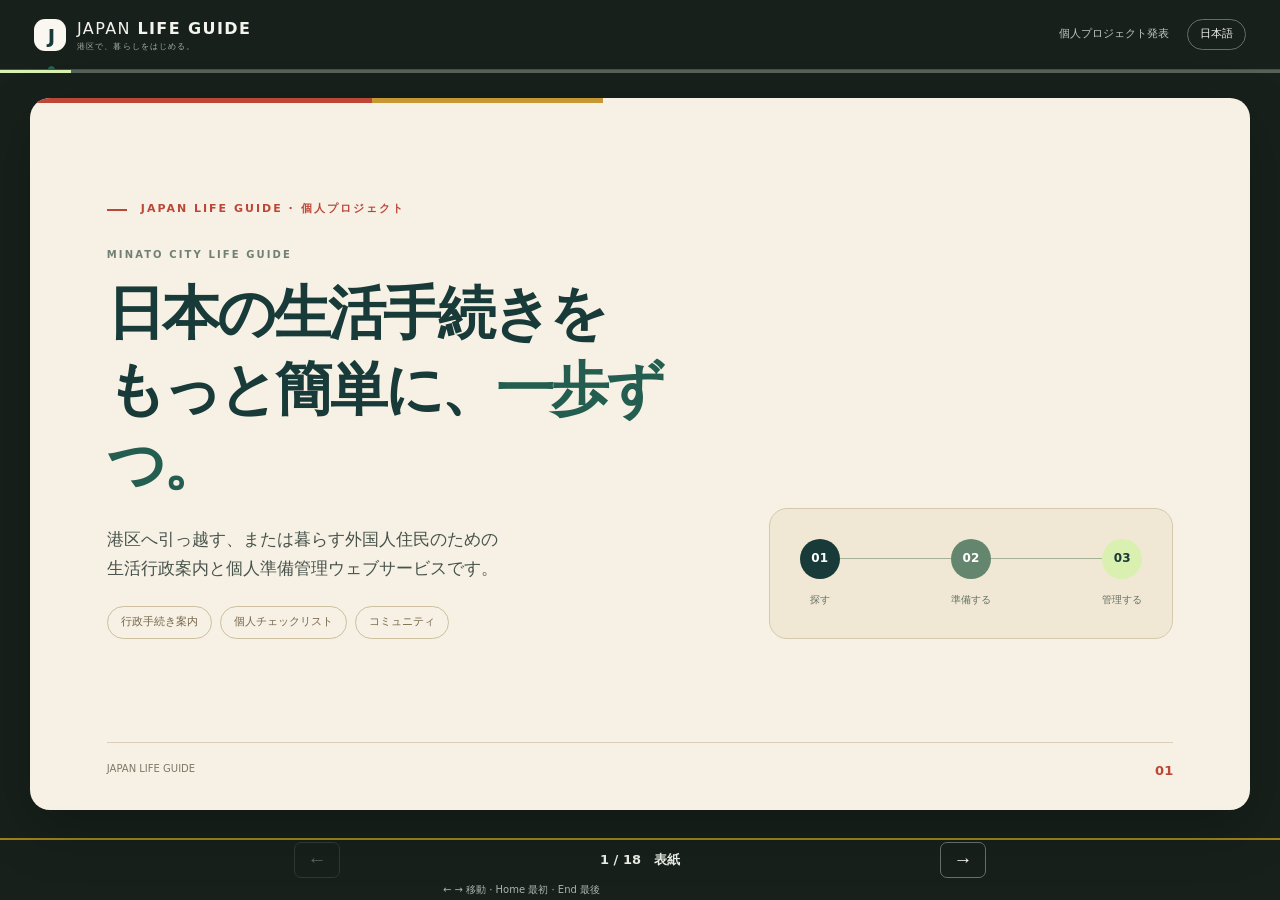
==== docs/index.html @ 61a07fb4 "Add files via upload" ====
<!doctype html>
<html lang="ko">
<head>
  <meta charset="utf-8">
  <meta name="viewport" content="width=device-width, initial-scale=1">
  <meta name="description" content="JAPAN LIFE GUIDE 個人プロジェクト発表">
  <title>JAPAN LIFE GUIDE | プロジェクト発表</title>
  <link rel="stylesheet" href="assets/portfolio.css">
  <link rel="stylesheet" href="assets/deck-fixes.css">
</head>
<body>
  <a class="skip-link" href="#slide-content">本文へ移動</a>
  <header class="deck-header">
    <a class="brand" href="#slide-1" aria-label="最初のスライドへ移動"><span class="brand-mark" aria-hidden="true">J<span>•</span></span><span>JAPAN <strong>LIFE GUIDE</strong><small>港区で、暮らしをはじめる。</small></span></a>
    <div class="header-meta"><span>個人プロジェクト発表</span><span class="lang-chip">日本語</span></div>
  </header>

  <main class="deck-shell" id="slide-content">
    <div class="deck-progress" aria-hidden="true"><i id="progress-bar"></i></div>
    <section class="slide active cover-slide" id="slide-1" data-title="表紙" aria-label="1. 表紙">
      <div class="slide-topline"><span class="accent-line"></span><p>JAPAN LIFE GUIDE · 個人プロジェクト</p></div>
      <div class="cover-layout">
        <div><p class="eyebrow">MINATO CITY LIFE GUIDE</p><h1>日本の生活手続きを<br>もっと簡単に、<em>一歩ずつ。</em></h1><p class="lead">港区へ引っ越す、または暮らす外国人住民のための<br>生活行政案内と個人準備管理ウェブサービスです。</p><div class="tag-list"><span>行政手続き案内</span><span>個人チェックリスト</span><span>コミュニティ</span></div></div>
        <div class="cover-route" aria-label="サービスの流れ"><b>01</b><i></i><b>02</b><i></i><b>03</b><small>探す</small><small>準備する</small><small>管理する</small></div>
      </div>
      <div class="slide-footer-line"><span>JAPAN LIFE GUIDE</span><strong>01</strong></div>
    </section>

    <section class="slide" id="slide-2" data-title="課題の定義" aria-label="2. 課題の定義">
      <div class="slide-topline"><span class="accent-line"></span><p>01 · 課題</p></div>
      <div class="two-column hero-copy"><div><p class="eyebrow">このサービスの理由</p><h2>生活行政の情報は<br>分散していて、準備は<br><em>人によって異なります。</em></h2></div><div class="copy-panel"><p>引っ越し・住民登録・生活手続きは、機関ごとの案内をそれぞれ確認する必要があります。必要書類と順序を確認した後も、個人の準備状況と訪問予定を別々に管理しなければなりません。</p><p>JAPAN LIFE GUIDEは公開されている行政案内を一つにまとめ、ログインした会員が自分の準備項目を続けて管理できるように構成しました。</p></div></div>
      <div class="slide-footer-line"><span>課題の定義</span><strong>02</strong></div>
    </section>

    <section class="slide" id="slide-3" data-title="サービス範囲" aria-label="3. サービス範囲">
      <div class="slide-topline"><span class="accent-line"></span><p>02 · サービス範囲</p></div><p class="eyebrow">一つのサービス、三つの流れ</p><h2>案内を探し、準備を管理し、<br><em>経験を共有します。</em></h2>
      <div class="scope-grid"><article><span>01</span><h3>公開案内</h3><p>手続き、書類、手順、機関、公式情報を多言語で確認します。</p></article><article><span>02</span><h3>個人管理</h3><p>必要な手続きを保存し、チェックリストと予定で準備します。</p></article><article><span>03</span><h3>コミュニティ</h3><p>生活経験を投稿し、コメント・いいね・通報を利用します。</p></article></div>
      <div class="slide-footer-line"><span>サービス範囲</span><strong>03</strong></div>
    </section>

    <section class="slide" id="slide-4" data-title="技術スタック" aria-label="4. 技術スタック">
      <div class="slide-topline"><span class="accent-line"></span><p>03 · 技術スタック</p></div>
      <div class="split-heading"><div><p class="eyebrow">実装環境</p><h2>現在のプロジェクトで<br>使用している技術です。</h2></div><p>ライブラリとバージョンは実際のMaven設定を基準に整理しました。</p></div>
      <div class="stack-grid"><article><span>BACKEND</span><strong>Java 17</strong><p>Spring Boot 3.5.16<br>Spring Security</p></article><article><span>VIEW</span><strong>JSP · JSTL</strong><p>HTML · CSS<br>JavaScript</p></article><article><span>DATABASE</span><strong>Oracle · MyBatis</strong><p>H2 Preview<br>ojdbc8 19.30.0.0</p></article><article><span>BUILD</span><strong>Maven · WAR</strong><p>Embedded Tomcat<br>Java 17</p></article></div>
      <div class="slide-footer-line"><span>技術スタック</span><strong>04</strong></div>
    </section>

    <section class="slide" id="slide-5" data-title="リクエスト処理" aria-label="5. リクエスト処理">
      <div class="slide-topline"><span class="accent-line"></span><p>04 · リクエストフロー</p></div><p class="eyebrow">MYBATISを使ったMVC</p><h2>画面からのリクエストは検証と業務処理を経て<br><em>Oracleのデータへつながります。</em></h2>
      <div class="flow-row"><article><strong>JSP</strong><span>画面表示</span></article><i>→</i><article><strong>Controller</strong><span>リクエスト受信</span></article><i>→</i><article><strong>Service</strong><span>検証・業務処理</span></article><i>→</i><article><strong>Mapper</strong><span>SQL実行</span></article><i>→</i><article><strong>Oracle</strong><span>データ保存</span></article></div><p class="bottom-note">例：コミュニティ投稿は、ログイン確認 → 入力値検証 → 投稿保存 → 詳細画面への移動という順序で処理します。</p>
      <div class="slide-footer-line"><span>リクエスト処理</span><strong>05</strong></div>
    </section>

    <section class="slide" id="slide-6" data-title="行政手続き案内" aria-label="6. 行政手続き案内">
      <div class="slide-topline"><span class="accent-line"></span><p>05 · 手続き案内</p></div>
      <div class="two-column"><div><p class="eyebrow">公開情報</p><h2>手続きごとに必要な情報を<br><em>一つの画面で確認します。</em></h2><p class="lead small-lead">公開状態の手続きだけを一覧と詳細画面で表示します。</p></div><div class="procedure-card-demo"><div><span class="mini-tag">生活行政</span><b>転入に関する案内</b><p>対象 · 期限 · 書類 · 手順 · 機関 · 公式情報</p></div><ol><li>対象と条件を確認</li><li>必要書類を準備</li><li>窓口訪問または申請</li></ol></div></div>
      <div class="feature-pills"><span>初期案内19件</span><span>検索</span><span>分類フィルター</span><span>ページ分割</span><span>公式情報の確認日</span></div>
      <div class="slide-footer-line"><span>行政手続き案内</span><strong>06</strong></div>
    </section>

    <section class="slide" id="slide-7" data-title="多言語案内" aria-label="7. 多言語案内">
      <div class="slide-topline"><span class="accent-line"></span><p>06 · 多言語コンテンツ</p></div><p class="eyebrow">JA · KO · EN</p><h2>同じ手続きを<br><em>三つの言語で案内します。</em></h2>
      <div class="language-grid"><article><span>日本語</span><strong>基本案内の原文</strong><p>手続きと行政情報の基本表示言語です。</p></article><article><span>韓国語</span><strong>翻訳テーブル</strong><p>手続き・書類・手順・出典の韓国語表示に対応します。</p></article><article><span>英語</span><strong>翻訳テーブル</strong><p>英語の翻訳行がある場合は英語で表示します。</p></article></div>
      <div class="slide-footer-line"><span>多言語案内</span><strong>07</strong></div>
    </section>

    <section class="slide" id="slide-8" data-title="会員と認証" aria-label="8. 会員と認証">
      <div class="slide-topline"><span class="accent-line"></span><p>07 · アカウント</p></div>
      <div class="two-column"><div><p class="eyebrow">会員フロー</p><h2>会員情報を保護しながら<br><em>個人機能を提供します。</em></h2></div><div class="account-steps"><div><b>01</b><span>会員登録</span><small>ログインID・メール重複確認</small></div><div><b>02</b><span>メール認証</span><small>認証コードの確認</small></div><div><b>03</b><span>ログイン</span><small>BCryptハッシュのパスワード検証</small></div><div><b>04</b><span>アカウント管理</span><small>ログインID検索・パスワード再設定・変更</small></div></div></div>
      <div class="slide-footer-line"><span>会員と認証</span><strong>08</strong></div>
    </section>

    <section class="slide" id="slide-9" data-title="個人チェックリスト" aria-label="9. 個人チェックリスト">
      <div class="slide-topline"><span class="accent-line"></span><p>08 · 個人タスク</p></div>
      <div class="split-heading"><div><p class="eyebrow">保存して準備する</p><h2>案内を保存すると<br><em>自分の準備リストになります。</em></h2></div><div class="check-demo"><p>転入に関する案内</p><label><i>✓</i> 必要書類を確認</label><label><i>✓</i> 訪問予定を登録</label><label><i></i> 申請前に最終確認</label><b>準備中</b></div></div>
      <div class="feature-pills"><span>手続き保存</span><span>書類コピー作成</span><span>チェック状態保存</span><span>準備状態の自動計算</span><span>改訂番号の比較</span></div>
      <div class="slide-footer-line"><span>個人チェックリスト</span><strong>09</strong></div>
    </section>

    <section class="slide" id="slide-10" data-title="予定カレンダー" aria-label="10. 予定カレンダー">
      <div class="slide-topline"><span class="accent-line"></span><p>09 · カレンダー</p></div>
      <div class="two-column"><div><p class="eyebrow">タスクイベント</p><h2>準備する予定を<br><em>カレンダーで管理します。</em></h2><p class="lead small-lead">手続きごとの予定登録、完了への変更、削除に対応します。</p></div><div class="calendar-demo"><header><b>‹</b><strong>2026年10月</strong><b>›</b></header><div class="week"><span>日</span><span>月</span><span>火</span><span>水</span><span>木</span><span>金</span><span>土</span></div><div class="days"><i></i><i></i><i></i><i>1</i><i>2</i><i>3</i><i>4</i><i>5</i><i>6</i><i class="event">7<b>1</b></i><i>8</i><i>9</i><i>10</i><i>11</i></div></div></div>
      <div class="slide-footer-line"><span>予定カレンダー</span><strong>10</strong></div>
    </section>

    <section class="slide" id="slide-11" data-title="コミュニティ" aria-label="11. コミュニティ">
      <div class="slide-topline"><span class="accent-line"></span><p>10 · コミュニティ</p></div><p class="eyebrow">生活経験の共有</p><h2>生活経験を共有し、<br><em>必要な情報を一緒に探します。</em></h2>
      <div class="community-demo"><aside><b>すべての投稿</b><span>行政手続き</span><span>住まい・生活</span><span>留学生生活</span><span>就職・仕事</span></aside><article><small>生活 · 2026.10.02</small><h3>日本での生活を始めるときに準備したこと</h3><p>投稿本文、コメント、画像添付と反応機能を提供します。</p><footer>閲覧数 · いいね · コメント</footer></article></div>
      <div class="slide-footer-line"><span>コミュニティ</span><strong>11</strong></div>
    </section>

    <section class="slide" id="slide-12" data-title="コミュニティ保護" aria-label="12. コミュニティ保護">
      <div class="slide-topline"><span class="accent-line"></span><p>11 · コミュニティの安全</p></div>
      <div class="two-column"><div><p class="eyebrow">反応と通報</p><h2>反応機能と通報処理を<br><em>分けて管理します。</em></h2></div><div class="safety-grid"><article><b>いいね</b><p>会員ごとの重複反応を防ぎ、現在の数を表示します。</p></article><article><b>ブックマーク</b><p>会員が関心のある投稿を保存し、一覧から確認できます。</p></article><article><b>通報</b><p>投稿・コメントの通報理由と処理状態を管理します。</p></article><article><b>監査履歴</b><p>管理者による通報処理の前後の状態を記録します。</p></article></div></div>
      <div class="slide-footer-line"><span>コミュニティ保護</span><strong>12</strong></div>
    </section>

    <section class="slide" id="slide-13" data-title="管理者機能" aria-label="13. 管理者機能">
      <div class="slide-topline"><span class="accent-line"></span><p>12 · 管理者</p></div><p class="eyebrow">ROLE ADMIN</p><h2>管理者だけに<br><em>運営機能を提供します。</em></h2>
      <div class="admin-grid"><article><span>MEMBER</span><strong>会員管理</strong><p>会員の役割と状態を変更します。</p></article><article><span>CONTENT</span><strong>行政コンテンツ</strong><p>手続き・書類・手順・出典・機関を登録・編集し、公開状態を管理します。</p></article><article><span>COMMUNITY</span><strong>投稿・通報</strong><p>投稿の状態を変更し、通報を処理します。</p></article></div>
      <div class="slide-footer-line"><span>管理者機能</span><strong>13</strong></div>
    </section>

    <section class="slide" id="slide-14" data-title="データベース設計" aria-label="14. データベース設計">
      <div class="slide-topline"><span class="accent-line"></span><p>13 · データベース設計</p></div>
      <div class="split-heading"><div><p class="eyebrow">ORACLE AND MYBATIS</p><h2>共通案内と個人記録を<br><em>分けて保存します。</em></h2></div><p>実際の列・データ型・制約条件の基準はOracle DDLです。</p></div>
      <div class="db-grid"><article><b>案内データ</b><span>REGION · CATEGORY · PROCEDURE · DOCUMENT · STEP · SOURCE · OFFICE</span></article><article><b>会員データ</b><span>MEMBER · EMAIL_VERIFICATION · PASSWORD_RESET</span></article><article><b>個人記録</b><span>USER_TASK · USER_CHECK · USER_TASK_EVENT</span></article><article><b>コミュニティ</b><span>POST · COMMENT · IMAGE · LIKE · BOOKMARK · REPORT · NOTIFICATION</span></article></div>
      <div class="slide-footer-line"><span>データベース設計</span><strong>14</strong></div>
    </section>

    <section class="slide" id="slide-15" data-title="セキュリティと整合性" aria-label="15. セキュリティと整合性">
      <div class="slide-topline"><span class="accent-line"></span><p>14 · セキュリティと整合性</p></div><p class="eyebrow">サーバー側の検証</p><h2>画面だけを信頼せず、<br><em>サーバーとDBで確認します。</em></h2>
      <div class="security-list"><div><strong>BCrypt</strong><span>パスワードの原文ではなくハッシュを保存します。</span></div><div><strong>CSRF</strong><span>状態を変更するリクエストにCSRFトークンを適用します。</span></div><div><strong>権限検証</strong><span>個人記録は所有者、管理機能はADMIN役割を確認します。</span></div><div><strong>入力・ファイル検証</strong><span>文字列長、状態値、画像形式・サイズ・個数を検証します。</span></div></div>
      <div class="slide-footer-line"><span>セキュリティと整合性</span><strong>15</strong></div>
    </section>

    <section class="slide" id="slide-16" data-title="検証" aria-label="16. 検証">
      <div class="slide-topline"><span class="accent-line"></span><p>15 · 検証</p></div>
      <div class="two-column"><div><p class="eyebrow">テストとレビュー</p><h2>修正後は<br><em>実行結果で確認しました。</em></h2></div><div class="result-panel"><strong>39</strong><span>統合テスト合格</span><hr><p>H2プレビュー環境で会員・個人チェックリスト・コミュニティ・通報・管理機能を検証しました。</p><ul><li>HTTP公開・認証ルートを確認</li><li>Oracle識別子30文字制限を確認</li><li>ブラウザ画面とコンソールエラーを確認</li></ul></div></div>
      <div class="slide-footer-line"><span>検証</span><strong>16</strong></div>
    </section>

    <section class="slide" id="slide-17" data-title="GitHub Pages" aria-label="17. GitHub Pages">
      <div class="slide-topline"><span class="accent-line"></span><p>16 · 静的ポートフォリオ</p></div><p class="eyebrow">GITHUB PAGES</p><h2>この発表ページは静的ファイルで、<br><em>プロジェクトの実装内容を紹介します。</em></h2>
      <div class="pages-grid"><article><b>GitHub Pagesでできること</b><p>HTML・CSS・JavaScriptで作成した発表スライド、プロジェクト説明、画面画像とリポジトリリンクを提供します。</p></article><article><b>GitHub Pagesで実行されないこと</b><p>Spring Bootサーバー、JSPレンダリング、ログイン、Oracle DB保存などの動的機能は実際のサーバー環境で動作します。</p></article></div>
      <div class="slide-footer-line"><span>静的ポートフォリオ</span><strong>17</strong></div>
    </section>

    <section class="slide" id="slide-18" data-title="まとめ" aria-label="18. まとめ">
      <div class="slide-topline"><span class="accent-line"></span><p>17 · まとめ</p></div>
      <div class="closing"><p class="eyebrow">JAPAN LIFE GUIDE</p><h2>案内を探す段階から<br>準備を管理する段階まで、<br><em>一つの流れにつなげました。</em></h2><p class="lead">行政手続き案内 · 会員個人管理 · コミュニティ · 管理者機能 · Oracleデータ設計</p><div class="tag-list"><span>Java 17</span><span>Spring Boot</span><span>JSP</span><span>Oracle</span><span>MyBatis</span></div><p class="thanks">ありがとうございました。</p><strong>Q &amp; A</strong></div>
      <div class="slide-footer-line"><span>まとめ</span><strong>18</strong></div>
    </section>
  </main>

  <footer class="deck-controls" aria-label="スライド移動"><button type="button" id="prev-button" aria-label="前のスライド">←</button><span id="slide-status" aria-live="polite">1 / 18　表紙</span><button type="button" id="next-button" aria-label="次のスライド">→</button><span class="keyboard-help">← → 移動 · Home 最初 · End 最後</span></footer>
  <script src="assets/portfolio.js"></script>
</body>
</html>
---- docs/assets/portfolio.css ----
:root{--ink:#183a38;--deep:#122c29;--paper:#f6f1e4;--paper-soft:#fcf9f1;--muted:#69746c;--green:#245e50;--accent:#daf0b0;--red:#bd4637;--gold:#c69732;--line:#d9cfb8;--radius:20px}*{box-sizing:border-box}html,body{height:100%}body{margin:0;overflow:hidden;background:#17201b;color:var(--ink);font-family:"Yu Gothic","Meiryo","Malgun Gothic",system-ui,sans-serif;line-height:1.7}.skip-link{position:absolute;z-index:10;left:16px;top:-80px;background:#fff;padding:10px;color:var(--ink)}.skip-link:focus{top:12px}.deck-header{height:70px;padding:0 34px;border-bottom:1px solid #455147;display:flex;align-items:center;justify-content:space-between;color:#f3f4ee}.brand{display:flex;align-items:center;gap:11px;color:inherit;text-decoration:none;font-size:16px;letter-spacing:1.4px;font-weight:500}.brand strong{font-weight:800}.brand small{display:block;margin-top:-2px;color:#a5afa7;font-size:8px;letter-spacing:1.1px}.brand-mark{display:grid;place-items:center;width:32px;height:32px;border-radius:11px;background:#f9f7f0;color:var(--ink);font-size:20px;font-weight:800;letter-spacing:-3px}.brand-mark span{color:var(--green)}.header-meta{display:flex;align-items:center;gap:18px;color:#bec7be;font-size:11px}.lang-chip{border:1px solid #627066;border-radius:99px;padding:5px 12px;color:#f5f6ef}.deck-shell{position:relative;display:grid;place-items:center;height:calc(100vh - 132px);padding:28px 30px}.deck-progress{position:absolute;top:0;left:0;right:0;height:3px;background:#566258}.deck-progress i{display:block;width:5.555%;height:100%;background:var(--accent);transition:width .2s ease}.slide{display:none;position:relative;width:min(100%,1410px);height:min(100%,780px);min-height:0;padding:clamp(38px,5vw,78px) clamp(42px,6vw,94px) 54px;overflow:auto;border-radius:20px;background:var(--paper);box-shadow:0 20px 55px #00000035}.slide.active{display:block;animation:appear .22s ease}@keyframes appear{from{opacity:.1;transform:translateX(12px)}to{opacity:1;transform:none}}.slide::before{content:"";position:absolute;top:0;left:0;width:28%;height:5px;background:var(--red)}.slide::after{content:"";position:absolute;top:0;left:28%;width:19%;height:5px;background:var(--gold)}.slide-topline{display:flex;align-items:center;gap:14px;color:var(--red);font-size:11px;font-weight:800;letter-spacing:2px}.slide-topline p{margin:0}.accent-line{display:block;width:20px;height:2px;background:var(--red)}.eyebrow{margin:0 0 13px;color:#708074;font-size:10px;font-weight:800;letter-spacing:2.1px}h1,h2,h3,p{margin-top:0}h1{margin:0;font-size:clamp(42px,4.5vw,72px);line-height:1.31;letter-spacing:-3px}h2{margin:0;font-size:clamp(31px,3.2vw,53px);line-height:1.4;letter-spacing:-2.4px}h1 em,h2 em{color:var(--green);font-style:normal}.lead{margin:24px 0 0;color:#47534b;font-size:clamp(14px,1.3vw,19px)}.small-lead{font-size:15px}.cover-slide{padding-top:clamp(62px,8vw,120px)}.cover-layout{display:grid;grid-template-columns:1.2fr .8fr;align-items:end;gap:55px;margin-top:27px}.cover-route{display:grid;grid-template-columns:40px 1fr 40px 1fr 40px;align-items:center;padding:30px;border:1px solid #d4c9ad;border-radius:18px;background:#f0e8d5}.cover-route b{display:grid;place-items:center;width:40px;height:40px;border-radius:50%;background:var(--ink);color:#fff;font-size:12px}.cover-route b:nth-of-type(2){background:#64866e}.cover-route b:nth-of-type(3){background:var(--accent);color:var(--ink)}.cover-route i{height:1px;background:#a7af94}.cover-route small{margin-top:12px;color:#647065;font-size:10px;text-align:center}.tag-list,.feature-pills{display:flex;flex-wrap:wrap;gap:8px;margin-top:23px}.tag-list span,.feature-pills span{border:1px solid #cdbf9f;border-radius:99px;padding:6px 13px;color:#786649;font-size:11px}.slide-footer-line{position:absolute;bottom:28px;left:clamp(42px,6vw,94px);right:clamp(42px,6vw,94px);display:flex;justify-content:space-between;padding-top:17px;border-top:1px solid var(--line);color:#807766;font-size:10px}.slide-footer-line strong{color:var(--red);font-size:13px}.two-column{display:grid;grid-template-columns:1fr 1fr;gap:68px;align-items:center;height:calc(100% - 55px)}.hero-copy{margin-top:50px}.copy-panel{padding:32px;border-left:3px solid var(--green);background:var(--paper-soft);color:#46544d;font-size:16px}.copy-panel p:last-child{margin-bottom:0}.scope-grid,.stack-grid,.language-grid,.admin-grid,.db-grid,.pages-grid{display:grid;grid-template-columns:repeat(3,minmax(0,1fr));gap:16px;margin-top:32px}.scope-grid article,.language-grid article,.admin-grid article,.pages-grid article{min-height:195px;padding:24px;border:1px solid #ded5c0;border-radius:14px;background:var(--paper-soft)}.scope-grid span{color:var(--red);font-size:11px;font-weight:800}.scope-grid h3,.language-grid strong,.admin-grid strong{display:block;margin:32px 0 9px;font-size:19px}.scope-grid p,.language-grid p,.admin-grid p,.pages-grid p{margin:0;color:#59665d;font-size:13px}.split-heading{display:grid;grid-template-columns:1fr .72fr;align-items:end;gap:70px;height:calc(100% - 64px);padding-bottom:78px}.split-heading>p{margin:0;color:#5c685f;font-size:14px}.stack-grid{grid-template-columns:repeat(4,minmax(0,1fr));margin-top:-65px}.stack-grid article{min-height:176px;padding:21px;border-top:3px solid var(--green);background:var(--paper-soft)}.stack-grid span,.admin-grid span{display:block;color:#718276;font-size:10px;font-weight:800;letter-spacing:1.7px}.stack-grid strong{display:block;margin:22px 0 7px;font-size:17px}.stack-grid p{margin:0;color:#5d685f;font-size:12px}.flow-row{display:flex;align-items:center;gap:8px;margin-top:52px}.flow-row article{display:flex;flex:1;min-height:105px;flex-direction:column;justify-content:center;padding:16px;border:1px solid #ddd3bd;border-radius:12px;background:var(--paper-soft);text-align:center}.flow-row strong{font-size:15px}.flow-row span{color:#647066;font-size:11px}.flow-row i{color:#9a855e;font-style:normal}.bottom-note{margin:28px 0 0;color:#59665d;font-size:12px}.procedure-card-demo{padding:27px;border-radius:16px;background:var(--ink);color:#fff}.procedure-card-demo>div{padding-bottom:17px;border-bottom:1px solid #44635c}.procedure-card-demo b{display:block;margin-top:12px;font-size:20px}.procedure-card-demo p{margin:6px 0 0;color:#d1ded8;font-size:12px}.mini-tag{display:inline-block;border-radius:5px;background:#e4efdc;color:#416440;padding:4px 8px;font-size:10px}.procedure-card-demo ol{margin:20px 0 0;padding-left:21px;color:#dbe8e0;font-size:13px}.procedure-card-demo li{padding:4px 0}.language-grid{margin-top:38px}.language-grid article{min-height:210px}.language-grid article>span{color:var(--red);font-size:15px;font-weight:800}.account-steps{display:grid;grid-template-columns:1fr 1fr;gap:10px}.account-steps>div{padding:17px;border:1px solid #ded5c0;background:var(--paper-soft)}.account-steps b{color:var(--red);font-size:12px}.account-steps span,.account-steps small{display:block}.account-steps span{margin:11px 0 3px;font-weight:800}.account-steps small{color:#657067;font-size:11px}.check-demo{padding:28px;border-radius:15px;background:var(--paper-soft);border:1px solid #ded5c0}.check-demo p{margin-bottom:14px;font-weight:800}.check-demo label{display:block;padding:8px 0;border-top:1px solid #e3dac5;color:#526057;font-size:13px}.check-demo i{display:inline-grid;place-items:center;width:18px;height:18px;margin-right:8px;border:1px solid #9ab38d;border-radius:50%;color:#537945;font-style:normal;font-size:11px}.check-demo b{display:inline-block;margin-top:17px;border-radius:99px;background:#e1efda;color:#426a3c;padding:5px 10px;font-size:10px}.calendar-demo{padding:21px;border:1px solid #ded5c0;border-radius:15px;background:var(--paper-soft)}.calendar-demo header{display:flex;justify-content:space-between;align-items:center;margin-bottom:13px}.calendar-demo header b{display:grid;place-items:center;width:28px;height:28px;border:1px solid #d9d2c4;border-radius:50%}.week,.days{display:grid;grid-template-columns:repeat(7,1fr);gap:4px;text-align:center}.week{color:#788278;font-size:10px}.days{margin-top:6px}.days i{display:grid;place-items:center;position:relative;aspect-ratio:1;border-radius:7px;background:#edf1e9;color:#536057;font-style:normal;font-size:11px}.days i:empty{background:transparent}.days .event{background:#dcebd5;color:#315d48;font-weight:800}.days b{position:absolute;right:3px;bottom:2px;border-radius:50%;background:var(--green);color:#fff;width:12px;height:12px;font-size:8px;line-height:12px}.community-demo{display:grid;grid-template-columns:180px 1fr;gap:16px;margin-top:30px}.community-demo aside{display:flex;flex-direction:column;gap:5px;padding:16px;border-radius:14px;background:#edf2e9;color:#657269;font-size:12px}.community-demo aside b{margin-bottom:7px;color:var(--green)}.community-demo aside span:first-of-type{padding:7px;border-radius:6px;background:#dcebd5;color:var(--green);font-weight:800}.community-demo article{padding:25px;border:1px solid #ded5c0;border-radius:14px;background:var(--paper-soft)}.community-demo small{color:#7d887f;font-size:11px}.community-demo h3{margin:10px 0 8px;font-size:22px}.community-demo p{color:#5e6b61;font-size:13px}.community-demo footer{padding-top:12px;border-top:1px solid #e3dac5;color:#6c796e;font-size:11px}.safety-grid{display:grid;grid-template-columns:1fr 1fr;gap:11px}.safety-grid article{padding:19px;border-left:3px solid #87a072;background:var(--paper-soft)}.safety-grid b{font-size:15px}.safety-grid p{margin:6px 0 0;color:#5a675e;font-size:12px}.admin-grid{margin-top:35px}.admin-grid article{min-height:205px}.db-grid{display:grid;grid-template-columns:1fr 1fr;gap:12px;margin-top:-58px}.db-grid article{padding:19px;border:1px solid #ded5c0;border-radius:12px;background:var(--paper-soft)}.db-grid b,.db-grid span{display:block}.db-grid b{margin-bottom:7px;color:var(--green);font-size:16px}.db-grid span{color:#5b675f;font-size:12px}.security-list{display:grid;grid-template-columns:1fr 1fr;gap:12px;margin-top:31px}.security-list>div{display:flex;gap:18px;align-items:baseline;padding:18px;border-bottom:1px solid #d9cfb8}.security-list strong{min-width:104px;color:var(--red);font-size:14px}.security-list span{color:#566359;font-size:13px}.result-panel{padding:30px;border-radius:15px;background:var(--ink);color:#fff}.result-panel>strong{display:block;color:var(--accent);font-size:64px;line-height:1}.result-panel>span{font-size:16px;font-weight:800}.result-panel hr{border:0;border-top:1px solid #48645e;margin:20px 0}.result-panel p,.result-panel li{color:#d4e0da;font-size:12px}.result-panel ul{margin:14px 0 0;padding-left:20px}.pages-grid{grid-template-columns:1fr 1fr;max-width:920px}.pages-grid article{min-height:180px}.pages-grid b{display:block;margin-bottom:12px;font-size:17px}.closing{margin-top:38px}.closing h2{max-width:900px}.thanks{margin:34px 0 0;color:#516058;font-size:15px}.closing>strong{position:absolute;right:clamp(42px,6vw,94px);bottom:76px;color:var(--red);font-size:32px}.deck-controls{height:62px;border-top:2px solid #9d8319;display:grid;grid-template-columns:1fr auto 1fr;align-items:center;padding:0 34px;color:#ecf0e9}.deck-controls button{justify-self:center;width:46px;height:36px;border:1px solid #667268;border-radius:7px;background:transparent;color:#fff;font-size:19px;cursor:pointer}.deck-controls button:hover:not(:disabled){border-color:var(--accent);color:var(--accent)}.deck-controls button:disabled{opacity:.3;cursor:default}.deck-controls span{font-size:13px;font-weight:800}.keyboard-help{justify-self:end;color:#aab5ab;font-size:10px!important;font-weight:500!important}@media(max-width:900px){body{overflow:auto}.deck-header{padding:0 20px}.header-meta>span:first-child{display:none}.deck-shell{height:auto;min-height:calc(100vh - 132px);padding:18px}.slide{height:min(760px,calc(100vh - 168px));padding:39px 33px 52px}.two-column,.split-heading{gap:30px}.cover-layout{gap:25px}.flow-row{margin-top:30px}.flow-row article{min-height:80px}.flow-row i{display:none}.deck-controls{padding:0 20px}.keyboard-help{display:none}}@media(max-width:650px){.deck-header{height:60px}.brand{font-size:13px}.brand-mark{width:28px;height:28px;font-size:17px}.deck-shell{height:calc(100vh - 114px);padding:10px}.slide{height:100%;padding:30px 24px 46px;border-radius:13px}.slide-topline{font-size:9px}.two-column,.cover-layout,.split-heading{display:block;height:auto;margin-top:30px}.two-column>div+div,.cover-layout>div+div{margin-top:24px}h1{font-size:37px}h2{font-size:29px}.lead{font-size:13px}.scope-grid,.stack-grid,.language-grid,.admin-grid,.db-grid,.security-list,.pages-grid{grid-template-columns:1fr 1fr;gap:8px;margin-top:20px}.scope-grid article,.language-grid article,.admin-grid article,.pages-grid article,.stack-grid article{min-height:0;padding:14px}.scope-grid h3,.language-grid strong,.admin-grid strong{margin:15px 0 7px;font-size:14px}.scope-grid p,.language-grid p,.admin-grid p,.pages-grid p,.stack-grid p{font-size:10px}.stack-grid strong{margin:13px 0 5px;font-size:13px}.flow-row{display:grid;grid-template-columns:1fr 1fr;gap:7px;margin-top:20px}.flow-row article{min-height:65px;padding:8px}.flow-row strong{font-size:12px}.flow-row span{font-size:9px}.community-demo{grid-template-columns:1fr;gap:8px;margin-top:18px}.community-demo aside{display:none}.community-demo article{padding:16px}.community-demo h3{font-size:17px}.feature-pills{margin-top:15px}.tag-list span,.feature-pills span{padding:4px 8px;font-size:9px}.account-steps,.safety-grid{gap:7px}.account-steps>div,.safety-grid article{padding:12px}.account-steps span,.safety-grid b{font-size:12px}.account-steps small,.safety-grid p{font-size:9px}.calendar-demo{padding:13px}.security-list>div{display:block;padding:10px}.security-list strong{display:block;margin-bottom:5px}.security-list span{font-size:10px}.result-panel{padding:21px}.result-panel>strong{font-size:48px}.result-panel p,.result-panel li{font-size:10px}.closing{margin-top:25px}.closing>strong{right:24px;bottom:66px;font-size:24px}.slide-footer-line{bottom:20px;left:24px;right:24px;padding-top:10px}.deck-controls{height:54px;padding:0 15px}.deck-controls span{font-size:11px}.deck-controls button{width:40px;height:31px}.cover-route{padding:16px}.cover-route b{width:32px;height:32px;font-size:10px}.db-grid span{font-size:9px}}
---- docs/assets/deck-fixes.css ----
.cover-route small:nth-of-type(1){grid-column:1}.cover-route small:nth-of-type(2){grid-column:3}.cover-route small:nth-of-type(3){grid-column:5}
@media(max-width:900px){.cover-layout{grid-template-columns:1fr}.cover-route{max-width:620px}}
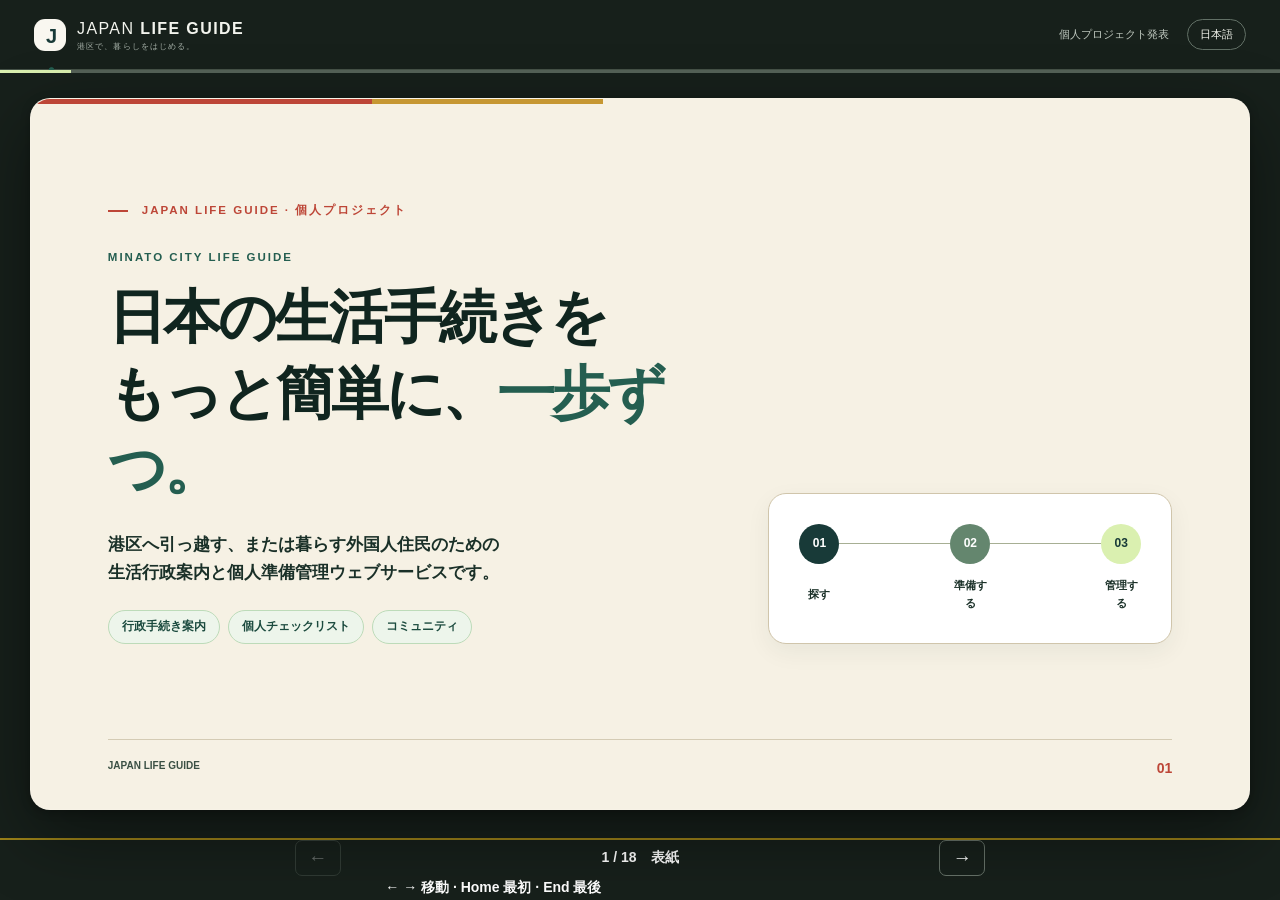
==== commit c701e556: "docs: Update presentation slides (デザイン改善と最新機能の反映)" ====
--- a/docs/index.html
+++ b/docs/index.html
@@ -41,7 +41,7 @@
     <section class="slide" id="slide-4" data-title="技術スタック" aria-label="4. 技術スタック">
       <div class="slide-topline"><span class="accent-line"></span><p>03 · 技術スタック</p></div>
       <div class="split-heading"><div><p class="eyebrow">実装環境</p><h2>現在のプロジェクトで<br>使用している技術です。</h2></div><p>ライブラリとバージョンは実際のMaven設定を基準に整理しました。</p></div>
-      <div class="stack-grid"><article><span>BACKEND</span><strong>Java 17</strong><p>Spring Boot 3.5.16<br>Spring Security</p></article><article><span>VIEW</span><strong>JSP · JSTL</strong><p>HTML · CSS<br>JavaScript</p></article><article><span>DATABASE</span><strong>Oracle · MyBatis</strong><p>H2 Preview<br>ojdbc8 19.30.0.0</p></article><article><span>BUILD</span><strong>Maven · WAR</strong><p>Embedded Tomcat<br>Java 17</p></article></div>
+      <div class="stack-grid"><article><span>BACKEND</span><strong>Java 17</strong><p>Spring Boot 3.5.16<br>Security · Bean Validation</p><div class="badge-chip">Spring Boot 3.5</div></article><article><span>DATABASE</span><strong>Oracle · MyBatis</strong><p>100% XML Mapper 分離<br>H2 Oracle Mode 互換</p><div class="badge-chip orange">MyBatis 100%</div></article><article><span>FRONTEND</span><strong>JSP · JSTL</strong><p>HTML5 · CSS3 · ES6+<br>fetch API 非同期通信</p><div class="badge-chip blue">fetch API 非同期</div></article><article><span>QUALITY</span><strong>41 Tests</strong><p>MockMvc 統合テスト<br>Oracle 11g 互換検証</p><div class="badge-chip">41 Tests PASS</div></article></div>
       <div class="slide-footer-line"><span>技術スタック</span><strong>04</strong></div>
     </section>
 
@@ -84,8 +84,9 @@
     </section>
 
     <section class="slide" id="slide-11" data-title="コミュニティ" aria-label="11. コミュニティ">
-      <div class="slide-topline"><span class="accent-line"></span><p>10 · コミュニティ</p></div><p class="eyebrow">生活経験の共有</p><h2>生活経験を共有し、<br><em>必要な情報を一緒に探します。</em></h2>
-      <div class="community-demo"><aside><b>すべての投稿</b><span>行政手続き</span><span>住まい・生活</span><span>留学生生活</span><span>就職・仕事</span></aside><article><small>生活 · 2026.10.02</small><h3>日本での生活を始めるときに準備したこと</h3><p>投稿本文、コメント、画像添付と反応機能を提供します。</p><footer>閲覧数 · いいね · コメント</footer></article></div>
+      <div class="slide-topline"><span class="accent-line"></span><p>10 · コミュニティ</p></div><p class="eyebrow">生活経験の共有と非同期UX</p><h2>生活経験を共有し、<br><em>fetch APIでスムーズに反応します。</em></h2>
+      <div class="community-demo"><aside><b>すべての投稿</b><span>行政手続き</span><span>住まい・生活</span><span>留学生生活</span><span>就職・仕事</span></aside><article><small>生活 · 2026.10.02</small><h3>日本での生活を始めるときに準備したこと</h3><p>投稿本文、画像添付、そしてfetch APIによる画面再読込のない非同期コメント・いいね・ブックマークを提供します。</p><footer>閲覧数 · いいね · コメント</footer></article></div>
+      <div class="feature-pills"><span class="badge-chip">⚡ 非同期コメント (作成・修正・削除)</span><span class="badge-chip">⚡ 即時いいね・ブックマーク</span><span class="badge-chip">画像マジックナンバー検証</span></div>
       <div class="slide-footer-line"><span>コミュニティ</span><strong>11</strong></div>
     </section>
 
@@ -96,8 +97,8 @@
     </section>
 
     <section class="slide" id="slide-13" data-title="管理者機能" aria-label="13. 管理者機能">
-      <div class="slide-topline"><span class="accent-line"></span><p>12 · 管理者</p></div><p class="eyebrow">ROLE ADMIN</p><h2>管理者だけに<br><em>運営機能を提供します。</em></h2>
-      <div class="admin-grid"><article><span>MEMBER</span><strong>会員管理</strong><p>会員の役割と状態を変更します。</p></article><article><span>CONTENT</span><strong>行政コンテンツ</strong><p>手続き・書類・手順・出典・機関を登録・編集し、公開状態を管理します。</p></article><article><span>COMMUNITY</span><strong>投稿・通報</strong><p>投稿の状態を変更し、通報を処理します。</p></article></div>
+      <div class="slide-topline"><span class="accent-line"></span><p>12 · 管理者</p></div><p class="eyebrow">ROLE ADMIN</p><h2>管理者だけに<br><em>安全な運営機能を提供します。</em></h2>
+      <div class="admin-grid"><article><span>MEMBER</span><strong>会員管理</strong><p>会員の役割(ROLE)と状態(ACTIVE/INACTIVE)を変更し、監査ログを記録します。</p></article><article><span>CONTENT</span><strong>行政コンテンツ</strong><p>手続き・書類・手順・公式機関を登録・編集し、多言語翻訳と公開状態を管理します。</p></article><article><span>COMMUNITY</span><strong>投稿・通報管理</strong><p>Oracle 11g ROWNUMによる10件単位のページング、投稿状態変更、通報処理を行います。</p><div class="badge-chip orange">10件ページング (ROWNUM)</div></article></div>
       <div class="slide-footer-line"><span>管理者機能</span><strong>13</strong></div>
     </section>
 
@@ -109,20 +110,20 @@
     </section>
 
     <section class="slide" id="slide-15" data-title="セキュリティと整合性" aria-label="15. セキュリティと整合性">
-      <div class="slide-topline"><span class="accent-line"></span><p>14 · セキュリティと整合性</p></div><p class="eyebrow">サーバー側の検証</p><h2>画面だけを信頼せず、<br><em>サーバーとDBで確認します。</em></h2>
-      <div class="security-list"><div><strong>BCrypt</strong><span>パスワードの原文ではなくハッシュを保存します。</span></div><div><strong>CSRF</strong><span>状態を変更するリクエストにCSRFトークンを適用します。</span></div><div><strong>権限検証</strong><span>個人記録は所有者、管理機能はADMIN役割を確認します。</span></div><div><strong>入力・ファイル検証</strong><span>文字列長、状態値、画像形式・サイズ・個数を検証します。</span></div></div>
+      <div class="slide-topline"><span class="accent-line"></span><p>14 · セキュリティと整合性</p></div><p class="eyebrow">サーバー側の検証とUX配慮</p><h2>画面だけを信頼せず、<br><em>サーバーとDBで厳格に検証します。</em></h2>
+      <div class="security-list"><div><strong>BCrypt</strong><span>パスワードの原文ではなくハッシュを保存します。</span></div><div><strong>CSRF &amp; IDOR</strong><span>全変更リクエストにCSRF検証、本人以外の直接操作を遮断します。</span></div><div><strong>入力保持 &amp; 検証</strong><span>Bean Validation(@Valid)とエラー時の入力値復元（入力消失防止）を適用。</span></div><div><strong>ファイル検証</strong><span>拡張子偽装を防ぐため画像バイナリヘッダー（マジックナンバー）を検査します。</span></div></div>
       <div class="slide-footer-line"><span>セキュリティと整合性</span><strong>15</strong></div>
     </section>
 
     <section class="slide" id="slide-16" data-title="検証" aria-label="16. 検証">
       <div class="slide-topline"><span class="accent-line"></span><p>15 · 検証</p></div>
-      <div class="two-column"><div><p class="eyebrow">テストとレビュー</p><h2>修正後は<br><em>実行結果で確認しました。</em></h2></div><div class="result-panel"><strong>39</strong><span>統合テスト合格</span><hr><p>H2プレビュー環境で会員・個人チェックリスト・コミュニティ・通報・管理機能を検証しました。</p><ul><li>HTTP公開・認証ルートを確認</li><li>Oracle識別子30文字制限を確認</li><li>ブラウザ画面とコンソールエラーを確認</li></ul></div></div>
+      <div class="two-column"><div><p class="eyebrow">テストとレビュー</p><h2>修正後は<br><em>実行結果で確認しました。</em></h2></div><div class="result-panel"><strong>41</strong><span>統合テスト合格</span><hr><p>H2プレビュー環境で会員・個人チェックリスト・コミュニティ・通報・管理機能を検証しました。</p><ul><li>HTTP公開・認証・IDOR権限検証を確認</li><li>MyBatis 100% SQLマッパー移行を検証</li><li>Oracle 11g ROWNUMページ分割・CLOB変換を検証</li></ul></div></div>
       <div class="slide-footer-line"><span>検証</span><strong>16</strong></div>
     </section>
 
     <section class="slide" id="slide-17" data-title="GitHub Pages" aria-label="17. GitHub Pages">
-      <div class="slide-topline"><span class="accent-line"></span><p>16 · 静的ポートフォリオ</p></div><p class="eyebrow">GITHUB PAGES</p><h2>この発表ページは静的ファイルで、<br><em>プロジェクトの実装内容を紹介します。</em></h2>
-      <div class="pages-grid"><article><b>GitHub Pagesでできること</b><p>HTML・CSS・JavaScriptで作成した発表スライド、プロジェクト説明、画面画像とリポジトリリンクを提供します。</p></article><article><b>GitHub Pagesで実行されないこと</b><p>Spring Bootサーバー、JSPレンダリング、ログイン、Oracle DB保存などの動的機能は実際のサーバー環境で動作します。</p></article></div>
+      <div class="slide-topline"><span class="accent-line"></span><p>16 · 静的ポートフォリオ</p></div><p class="eyebrow">GITHUB PAGES &amp; PDF EXPORT</p><h2>この発表ページは静的公開され、<br><em>高解像度PDFとしても出力できます。</em></h2>
+      <div class="pages-grid"><article><b>GitHub Pages での閲覧</b><p>HTML・CSS・JavaScriptで構築した発表スライドをWeb上でインタラクティブに操作可能です。</p></article><article><b>PDF エクスポート対応</b><p>印刷スタイル(@media print)に対応。ブラウザで [Ctrl + P] を押すだけで、全18枚の16:9横向き高画質PDFとして保存できます。</p><div class="badge-chip">Ctrl + P でPDF保存可能</div></article></div>
       <div class="slide-footer-line"><span>静的ポートフォリオ</span><strong>17</strong></div>
     </section>
 
--- a/docs/assets/deck-fixes.css
+++ b/docs/assets/deck-fixes.css
@@ -1,2 +1,665 @@
-.cover-route small:nth-of-type(1){grid-column:1}.cover-route small:nth-of-type(2){grid-column:3}.cover-route small:nth-of-type(3){grid-column:5}
+/* ==========================================================================
+   JAPAN LIFE GUIDE DECK - COMPREHENSIVE TYPOGRAPHY & CONTRAST OVERHAUL
+   Applies bold, high-contrast, crystal-clear styling across ALL 18 slides
+   ========================================================================== */
+
+/* 1. Global Typography & Windows Font Smoothing */
+body {
+  font-family: -apple-system, BlinkMacSystemFont, "Segoe UI", "Pretendard", "Hiragino Kaku Gothic ProN", "Meiryo", "Yu Gothic Medium", "YuGothic", "Malgun Gothic", sans-serif !important;
+  -webkit-font-smoothing: antialiased !important;
+  -moz-osx-font-smoothing: grayscale !important;
+  text-rendering: optimizeLegibility !important;
+  color: #142822 !important;
+}
+
+/* Slide Shell & Frame */
+.slide {
+  box-shadow: 0 24px 70px rgba(0, 0, 0, 0.42), 0 2px 10px rgba(0, 0, 0, 0.25) !important;
+  border: 1px solid rgba(255, 255, 255, 0.08) !important;
+}
+
+/* Headings & Section Labels across all slides */
+h1, h2, h3 {
+  color: #10251f !important;
+  font-weight: 800 !important;
+}
+
+.eyebrow {
+  color: #245e50 !important;
+  font-weight: 800 !important;
+  font-size: 11.5px !important;
+  letter-spacing: 2px !important;
+}
+
+.lead, .small-lead {
+  color: #1a3028 !important;
+  font-weight: 600 !important;
+  line-height: 1.7 !important;
+}
+
+/* Slide topline category */
+.slide-topline p {
+  color: #bd4637 !important;
+  font-weight: 800 !important;
+  letter-spacing: 2px !important;
+  font-size: 11.5px !important;
+}
+
+/* Slide footer metadata */
+.slide-footer-line {
+  color: #3b5044 !important;
+  font-weight: 700 !important;
+  border-top: 1.5px solid #d4cbb4 !important;
+}
+.slide-footer-line strong {
+  color: #bd4637 !important;
+  font-weight: 900 !important;
+  font-size: 14px !important;
+}
+
+/* ==========================================================================
+   2. SLIDE 1: Cover Slide
+   ========================================================================== */
+.cover-route {
+  background: #ffffff !important;
+  border: 1.5px solid #d0c5ab !important;
+  box-shadow: 0 8px 24px rgba(24, 58, 56, 0.06) !important;
+}
+.cover-route small {
+  color: #1a3028 !important;
+  font-weight: 700 !important;
+  font-size: 11px !important;
+  margin-top: 12px !important;
+}
+.cover-route small:nth-of-type(1){grid-column:1}
+.cover-route small:nth-of-type(2){grid-column:3}
+.cover-route small:nth-of-type(3){grid-column:5}
 @media(max-width:900px){.cover-layout{grid-template-columns:1fr}.cover-route{max-width:620px}}
+
+/* ==========================================================================
+   3. SLIDE 2: Problem & Mission Copy Panel
+   ========================================================================== */
+.copy-panel {
+  padding: 32px !important;
+  border-left: 5px solid var(--green) !important;
+  border-top: 1px solid #d4cbb4 !important;
+  border-right: 1px solid #d4cbb4 !important;
+  border-bottom: 1px solid #d4cbb4 !important;
+  background: #ffffff !important;
+  border-radius: 0 16px 16px 0 !important;
+  box-shadow: 0 8px 24px rgba(24, 58, 56, 0.06) !important;
+}
+.copy-panel p {
+  color: #152923 !important;
+  font-size: 16.5px !important;
+  font-weight: 600 !important;
+  line-height: 1.85 !important;
+  margin-bottom: 16px !important;
+}
+.copy-panel p:last-child {
+  margin-bottom: 0 !important;
+}
+
+/* ==========================================================================
+   4. CARD GRIDS: Scope (Slide 3), Stack (Slide 4), Language (Slide 7),
+      Safety (Slide 12), Admin (Slide 13), Pages (Slide 17)
+   ========================================================================== */
+.scope-grid article,
+.stack-grid article,
+.language-grid article,
+.admin-grid article,
+.pages-grid article,
+.safety-grid article,
+.db-grid article,
+.calendar-demo {
+  background: #ffffff !important;
+  border: 1px solid #dcd3be !important;
+  border-radius: 14px !important;
+  box-shadow: 0 4px 16px rgba(24, 58, 56, 0.05) !important;
+  transition: transform 0.22s ease, box-shadow 0.22s ease, border-color 0.22s ease !important;
+  position: relative !important;
+  overflow: hidden !important;
+}
+
+.scope-grid article:hover,
+.stack-grid article:hover,
+.language-grid article:hover,
+.admin-grid article:hover,
+.pages-grid article:hover,
+.safety-grid article:hover,
+.db-grid article:hover {
+  transform: translateY(-3px) !important;
+  box-shadow: 0 10px 24px rgba(24, 58, 56, 0.1) !important;
+  border-color: #245e50 !important;
+}
+
+/* Top Accent Line on Cards */
+.stack-grid article::before,
+.scope-grid article::before,
+.language-grid article::before,
+.admin-grid article::before,
+.pages-grid article::before {
+  content: "";
+  position: absolute;
+  top: 0;
+  left: 0;
+  right: 0;
+  height: 3px;
+  background: linear-gradient(90deg, #245e50, #c69732);
+}
+
+.safety-grid article::before,
+.db-grid article::before {
+  content: "";
+  position: absolute;
+  top: 0;
+  left: 0;
+  right: 0;
+  height: 3px;
+  background: linear-gradient(90deg, #bd4637, #c69732);
+}
+
+/* Bold Card Titles & Subtitles */
+.stack-grid article strong,
+.scope-grid article h3,
+.language-grid article strong,
+.admin-grid article strong,
+.pages-grid article b {
+  color: #10241e !important;
+  font-weight: 800 !important;
+}
+
+.stack-grid article span,
+.scope-grid article span,
+.language-grid article span,
+.admin-grid article span {
+  color: #bd4637 !important;
+  font-weight: 800 !important;
+  letter-spacing: 1px !important;
+}
+
+/* Bold and Legible Card Descriptions */
+.stack-grid article p,
+.scope-grid article p,
+.language-grid article p,
+.admin-grid article p,
+.pages-grid article p,
+.safety-grid article p {
+  color: #1a3028 !important;
+  font-weight: 600 !important;
+  font-size: 13.5px !important;
+  line-height: 1.65 !important;
+}
+
+.safety-grid article b {
+  color: #bd4637 !important;
+  font-weight: 800 !important;
+  font-size: 16px !important;
+}
+
+/* ==========================================================================
+   5. SLIDE 5: Request Processing Flow Row
+   ========================================================================== */
+.flow-row article {
+  background: #ffffff !important;
+  border: 1px solid #cad6c6 !important;
+  box-shadow: 0 4px 14px rgba(24, 58, 56, 0.05) !important;
+  transition: transform 0.2s ease !important;
+}
+.flow-row article:hover {
+  transform: translateY(-2px) !important;
+  border-color: #245e50 !important;
+}
+.flow-row article strong {
+  color: #10251f !important;
+  font-weight: 800 !important;
+  font-size: 15px !important;
+}
+.flow-row article span {
+  color: #2b453b !important;
+  font-weight: 600 !important;
+  font-size: 12px !important;
+}
+.flow-row i {
+  color: #245e50 !important;
+  font-weight: 800 !important;
+  font-size: 18px !important;
+}
+.bottom-note {
+  color: #1a3028 !important;
+  font-weight: 600 !important;
+  font-size: 13.5px !important;
+  margin-top: 24px !important;
+}
+
+/* ==========================================================================
+   6. SLIDE 6: Procedure Card Demo (High-Contrast Fix)
+   ========================================================================== */
+.procedure-card-demo {
+  background: #ffffff !important;
+  border: 1.5px solid #c5d4c1 !important;
+  color: #142822 !important;
+  box-shadow: 0 8px 28px rgba(24, 58, 56, 0.08) !important;
+  border-radius: 16px !important;
+  padding: 28px !important;
+  position: relative !important;
+  overflow: hidden !important;
+}
+.procedure-card-demo::before {
+  content: "";
+  position: absolute;
+  top: 0;
+  left: 0;
+  right: 0;
+  height: 4px;
+  background: linear-gradient(90deg, #245e50, #c69732);
+}
+.procedure-card-demo > div {
+  border-bottom: 1.5px solid #e2ebe0 !important;
+  padding-bottom: 16px !important;
+}
+.procedure-card-demo b {
+  display: block !important;
+  margin-top: 12px !important;
+  font-size: 22px !important;
+  font-weight: 800 !important;
+  color: #102620 !important;
+  letter-spacing: -0.5px !important;
+}
+.procedure-card-demo p {
+  margin: 8px 0 0 !important;
+  color: #245e50 !important;
+  font-size: 14px !important;
+  font-weight: 600 !important;
+  line-height: 1.5 !important;
+}
+.procedure-card-demo ol {
+  margin: 20px 0 0 !important;
+  padding-left: 24px !important;
+  color: #142822 !important;
+  font-size: 15px !important;
+  font-weight: 600 !important;
+}
+.procedure-card-demo ol li {
+  color: #142822 !important;
+  font-weight: 600 !important;
+  padding: 8px 0 !important;
+  line-height: 1.5 !important;
+}
+.procedure-card-demo ol li::marker {
+  color: #245e50 !important;
+  font-weight: 800 !important;
+}
+.procedure-card-demo .mini-tag {
+  background: #e2eedc !important;
+  color: #245e50 !important;
+  font-weight: 800 !important;
+  border: 1px solid #b6d3b1 !important;
+  padding: 4px 10px !important;
+  border-radius: 6px !important;
+  font-size: 11px !important;
+}
+
+/* ==========================================================================
+   7. SLIDE 8: Account Steps
+   ========================================================================== */
+.account-steps > div {
+  background: #ffffff !important;
+  border: 1px solid #dcd3be !important;
+  border-radius: 12px !important;
+  box-shadow: 0 4px 14px rgba(24, 58, 56, 0.05) !important;
+  padding: 18px !important;
+  position: relative !important;
+  overflow: hidden !important;
+}
+.account-steps > div::before {
+  content: "";
+  position: absolute;
+  top: 0;
+  left: 0;
+  right: 0;
+  height: 3px;
+  background: linear-gradient(90deg, #bd4637, #c69732);
+}
+.account-steps b {
+  color: #bd4637 !important;
+  font-size: 13px !important;
+  font-weight: 900 !important;
+}
+.account-steps span {
+  color: #10251f !important;
+  font-weight: 800 !important;
+  font-size: 16px !important;
+  margin: 8px 0 4px !important;
+}
+.account-steps small {
+  color: #1a3028 !important;
+  font-weight: 600 !important;
+  font-size: 12px !important;
+  line-height: 1.5 !important;
+}
+
+/* ==========================================================================
+   8. SLIDE 9: Check Demo (Personal Checklist)
+   ========================================================================== */
+.check-demo {
+  background: #ffffff !important;
+  border: 1.5px solid #c9d5c2 !important;
+  border-radius: 16px !important;
+  box-shadow: 0 8px 24px rgba(24, 58, 56, 0.06) !important;
+  padding: 28px !important;
+  position: relative !important;
+  overflow: hidden !important;
+}
+.check-demo::before {
+  content: "";
+  position: absolute;
+  top: 0;
+  left: 0;
+  right: 0;
+  height: 4px;
+  background: linear-gradient(90deg, #245e50, #c69732);
+}
+.check-demo p {
+  color: #10251f !important;
+  font-weight: 800 !important;
+  font-size: 18px !important;
+  margin-bottom: 16px !important;
+}
+.check-demo label {
+  color: #1a3028 !important;
+  font-weight: 600 !important;
+  font-size: 14px !important;
+  padding: 10px 0 !important;
+  border-top: 1px solid #e6eedf !important;
+}
+.check-demo i {
+  width: 20px !important;
+  height: 20px !important;
+  border: 1.5px solid #245e50 !important;
+  color: #245e50 !important;
+  font-weight: 800 !important;
+}
+.check-demo b {
+  background: #e2eedc !important;
+  color: #245e50 !important;
+  font-weight: 800 !important;
+  border: 1px solid #b6d3b1 !important;
+  font-size: 11px !important;
+  padding: 6px 14px !important;
+  margin-top: 18px !important;
+}
+
+/* ==========================================================================
+   9. SLIDE 10: Calendar Demo
+   ========================================================================== */
+.calendar-demo {
+  background: #ffffff !important;
+  border: 1.5px solid #c9d5c2 !important;
+  border-radius: 16px !important;
+  box-shadow: 0 8px 24px rgba(24, 58, 56, 0.06) !important;
+  padding: 22px !important;
+}
+.calendar-demo header strong {
+  color: #10251f !important;
+  font-weight: 800 !important;
+  font-size: 17px !important;
+}
+.calendar-demo header b {
+  border: 1px solid #c8d5c4 !important;
+  color: #10251f !important;
+  font-weight: 800 !important;
+}
+.calendar-demo .week {
+  color: #245e50 !important;
+  font-weight: 800 !important;
+  font-size: 11.5px !important;
+  margin-bottom: 6px !important;
+}
+.calendar-demo .days i {
+  background: #f1f7ef !important;
+  color: #162e26 !important;
+  font-weight: 700 !important;
+  font-size: 12px !important;
+  border-radius: 8px !important;
+}
+.calendar-demo .days .event {
+  background: #245e50 !important;
+  color: #ffffff !important;
+  font-weight: 800 !important;
+}
+.calendar-demo .days .event b {
+  background: #bd4637 !important;
+  color: #ffffff !important;
+  font-weight: 900 !important;
+}
+
+/* ==========================================================================
+   10. SLIDE 11: Community Demo
+   ========================================================================== */
+.community-demo article {
+  border: 1.5px solid #d4c8b0 !important;
+  box-shadow: 0 8px 24px rgba(24, 58, 56, 0.08) !important;
+  border-radius: 14px !important;
+  background: #ffffff !important;
+  padding: 26px !important;
+}
+.community-demo article small {
+  color: #245e50 !important;
+  font-weight: 800 !important;
+  font-size: 12px !important;
+}
+.community-demo article h3 {
+  color: #10251f !important;
+  font-weight: 800 !important;
+  font-size: 22px !important;
+}
+.community-demo article p {
+  color: #1a3028 !important;
+  font-weight: 600 !important;
+  font-size: 14px !important;
+  line-height: 1.7 !important;
+}
+.community-demo article footer {
+  border-top: 1px solid #e8e0cc !important;
+  color: #3b5247 !important;
+  font-weight: 700 !important;
+  font-size: 12px !important;
+}
+.community-demo aside {
+  background: #f4f8f2 !important;
+  border: 1px solid #d0decb !important;
+  color: #1a3028 !important;
+  font-size: 12.5px !important;
+}
+.community-demo aside b {
+  color: #164e42 !important;
+  font-weight: 800 !important;
+  font-size: 13.5px !important;
+}
+.community-demo aside span {
+  font-weight: 600 !important;
+  color: #20352b !important;
+}
+.community-demo aside span:first-of-type {
+  background: #dcebd5 !important;
+  color: #164e42 !important;
+  font-weight: 800 !important;
+}
+
+/* ==========================================================================
+   11. SLIDE 14: Database Design Grid
+   ========================================================================== */
+.db-grid article {
+  background: #ffffff !important;
+  border: 1px solid #dcd3be !important;
+  border-radius: 12px !important;
+  padding: 20px !important;
+}
+.db-grid article b {
+  color: #164e42 !important;
+  font-weight: 800 !important;
+  font-size: 16.5px !important;
+  margin-bottom: 8px !important;
+}
+.db-grid article span {
+  color: #1c3028 !important;
+  font-weight: 600 !important;
+  font-size: 12.5px !important;
+  line-height: 1.6 !important;
+  font-family: ui-monospace, SFMono-Regular, Consolas, monospace !important;
+}
+
+/* ==========================================================================
+   12. SLIDE 15: Security & Integrity List
+   ========================================================================== */
+.security-list > div {
+  background: #ffffff !important;
+  border: 1px solid #dcd3be !important;
+  border-radius: 12px !important;
+  box-shadow: 0 4px 14px rgba(24, 58, 56, 0.04) !important;
+  padding: 18px !important;
+}
+.security-list strong {
+  color: #bd4637 !important;
+  font-weight: 800 !important;
+  font-size: 15px !important;
+}
+.security-list span {
+  color: #1a3028 !important;
+  font-weight: 600 !important;
+  font-size: 13.5px !important;
+  line-height: 1.55 !important;
+}
+
+/* ==========================================================================
+   13. SLIDE 16: Verification & Result Panel
+   ========================================================================== */
+.result-panel {
+  box-shadow: 0 16px 40px rgba(0, 0, 0, 0.3) !important;
+  border: 1px solid #366059 !important;
+  border-radius: 16px !important;
+  padding: 32px !important;
+}
+.result-panel > strong {
+  color: #daf0b0 !important;
+  font-size: 68px !important;
+  font-weight: 900 !important;
+}
+.result-panel > span {
+  color: #ffffff !important;
+  font-size: 17px !important;
+  font-weight: 800 !important;
+}
+.result-panel p,
+.result-panel li {
+  color: #e6f2ec !important;
+  font-size: 13.5px !important;
+  font-weight: 500 !important;
+  line-height: 1.65 !important;
+}
+.result-panel ul li {
+  padding: 3px 0 !important;
+}
+
+/* ==========================================================================
+   14. SLIDE 18: Closing & Q&A
+   ========================================================================== */
+.thanks {
+  color: #10241e !important;
+  font-weight: 800 !important;
+  font-size: 18px !important;
+}
+.closing > strong {
+  color: #bd4637 !important;
+  font-size: 38px !important;
+  font-weight: 900 !important;
+}
+
+/* ==========================================================================
+   15. Shared Components: Pills, Chips & Controls
+   ========================================================================== */
+.tag-list span,
+.feature-pills span {
+  background: #edf5eb !important;
+  color: #1b4a3e !important;
+  border: 1px solid #bddbb9 !important;
+  font-weight: 700 !important;
+  font-size: 11.5px !important;
+}
+
+.badge-chip {
+  display: inline-flex;
+  align-items: center;
+  gap: 5px;
+  font-size: 11px;
+  font-weight: 700;
+  padding: 4px 11px;
+  border-radius: 99px;
+  background: #edf5eb;
+  color: #245e50;
+  border: 1px solid #c2dcc0;
+  margin-top: 8px;
+}
+.badge-chip.orange {
+  background: #fdf3eb;
+  color: #bd4637;
+  border-color: #f1cfb8;
+}
+.badge-chip.blue {
+  background: #eef5fc;
+  color: #1a629b;
+  border-color: #b7d7f7;
+}
+
+.deck-controls span {
+  font-weight: 800 !important;
+  color: #ffffff !important;
+  font-size: 14px !important;
+}
+.keyboard-help {
+  color: #bec7be !important;
+  font-size: 11px !important;
+  font-weight: 600 !important;
+}
+
+/* ==========================================================================
+   16. Print & PDF Export Overrides
+   ========================================================================== */
+@media print {
+  @page {
+    size: landscape;
+    margin: 0;
+  }
+  html, body {
+    overflow: visible !important;
+    background: #17201b !important;
+    height: auto !important;
+    -webkit-print-color-adjust: exact !important;
+    print-color-adjust: exact !important;
+  }
+  .deck-header, .deck-controls, .skip-link, .deck-progress, .keyboard-help {
+    display: none !important;
+  }
+  .deck-shell {
+    height: auto !important;
+    padding: 0 !important;
+    display: block !important;
+  }
+  .slide {
+    display: block !important;
+    position: relative !important;
+    width: 100vw !important;
+    height: 100vh !important;
+    min-height: 100vh !important;
+    max-height: 100vh !important;
+    page-break-after: always !important;
+    break-after: page !important;
+    box-shadow: none !important;
+    border-radius: 0 !important;
+    margin: 0 !important;
+    overflow: hidden !important;
+    -webkit-print-color-adjust: exact !important;
+    print-color-adjust: exact !important;
+  }
+}
